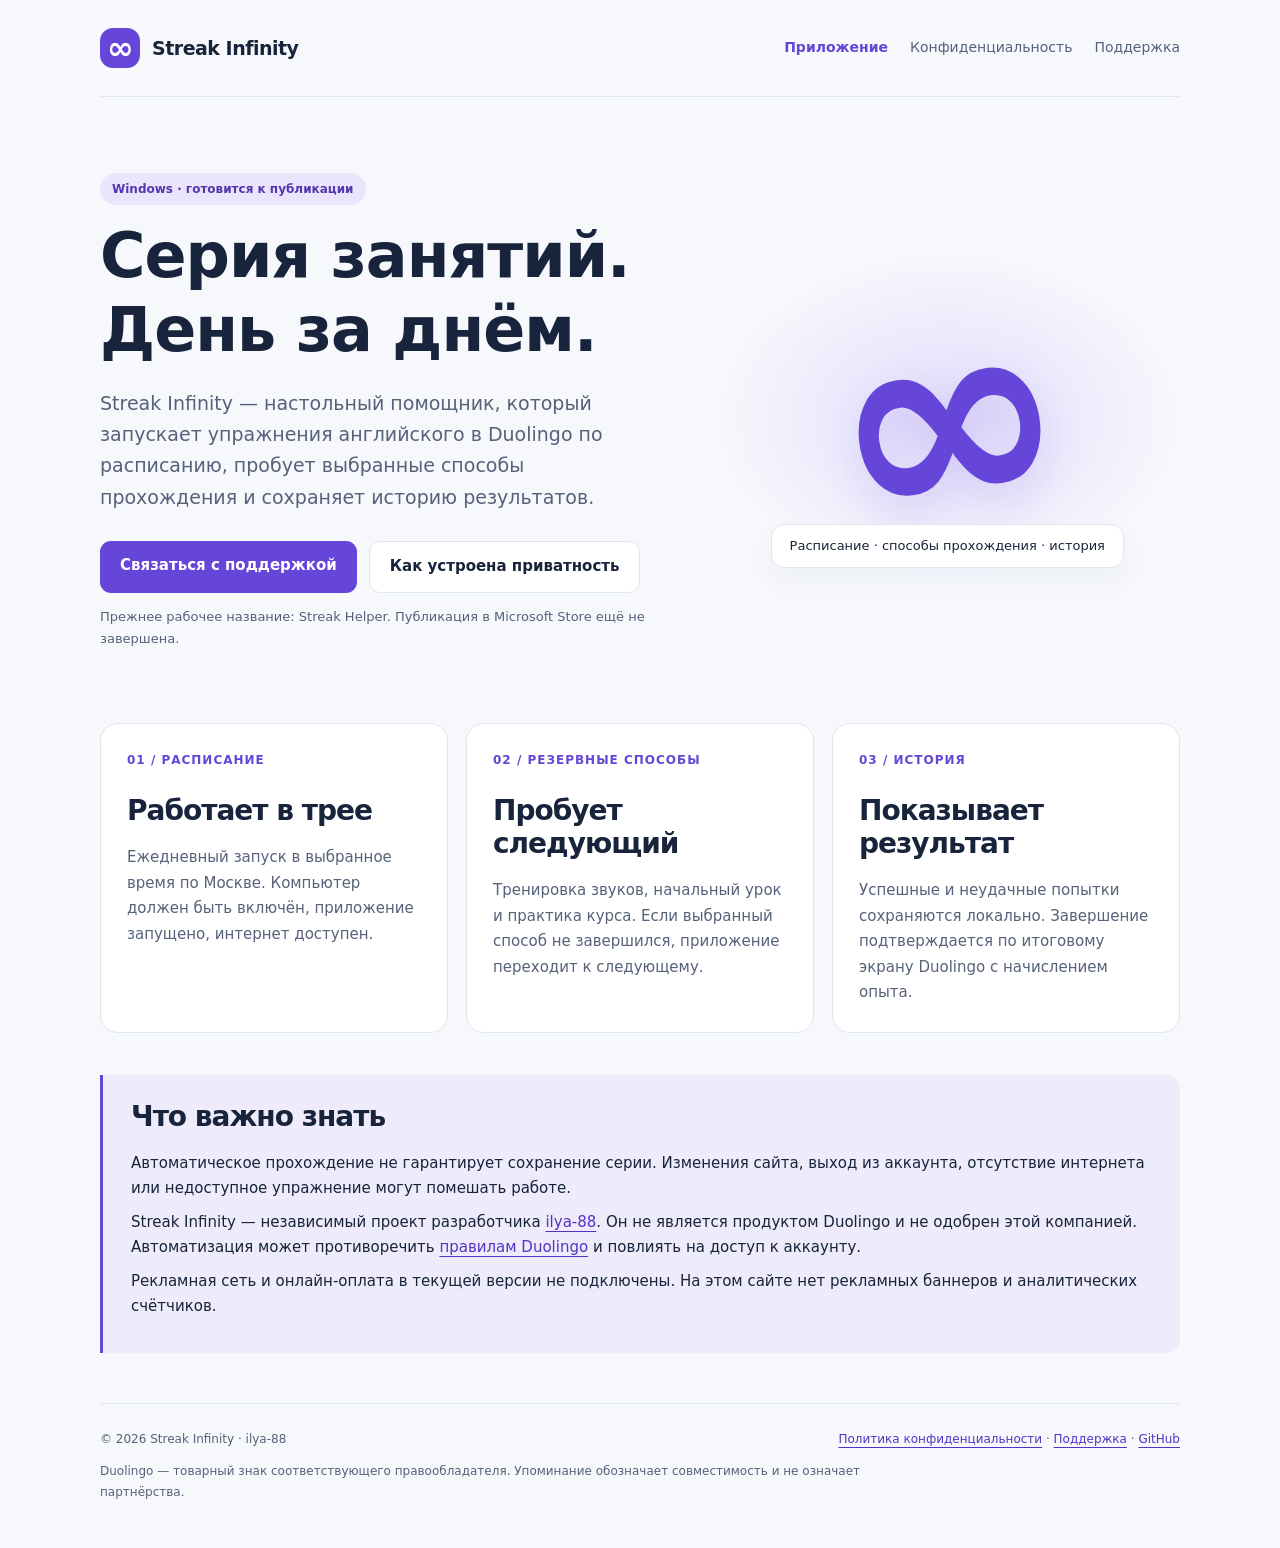
==== index.html @ b2fb6cbb "Publish Streak Infinity website, privacy policy and support" ====
<!doctype html>
<html lang="ru"><head><meta charset="utf-8"><meta name="viewport" content="width=device-width,initial-scale=1"><meta name="description" content="Streak Infinity — настольный помощник для занятий английским в Duolingo. Информация о приложении, конфиденциальность и поддержка."><meta name="theme-color" content="#6646d8"><title>Streak Infinity — помощник для ежедневных занятий</title><link rel="stylesheet" href="styles.css"></head>
<body><a class="skip" href="#main">К содержимому</a><header class="top"><a class="brand" href="./"><span class="mark" aria-hidden="true">∞</span>Streak Infinity</a><nav aria-label="Основная навигация"><a href="./" aria-current="page">Приложение</a><a href="privacy.html">Конфиденциальность</a><a href="support.html">Поддержка</a></nav></header>
<main id="main"><section class="hero"><div><span class="pill">Windows · готовится к публикации</span><h1>Серия занятий.<br>День за днём.</h1><p class="lead">Streak Infinity — настольный помощник, который запускает упражнения английского в Duolingo по расписанию, пробует выбранные способы прохождения и сохраняет историю результатов.</p><div class="actions"><a class="button" href="support.html">Связаться с поддержкой</a><a class="button secondary" href="privacy.html">Как устроена приватность</a></div><p class="small">Прежнее рабочее название: Streak Helper. Публикация в Microsoft Store ещё не завершена.</p></div><div class="art" aria-hidden="true"><span class="infinity">∞</span><span class="art-label">Расписание · способы прохождения · история</span></div></section>
<section class="grid" aria-label="Возможности"><article class="card"><span class="number">01 / РАСПИСАНИЕ</span><h2>Работает в трее</h2><p>Ежедневный запуск в выбранное время по Москве. Компьютер должен быть включён, приложение запущено, интернет доступен.</p></article><article class="card"><span class="number">02 / РЕЗЕРВНЫЕ СПОСОБЫ</span><h2>Пробует следующий</h2><p>Тренировка звуков, начальный урок и практика курса. Если выбранный способ не завершился, приложение переходит к следующему.</p></article><article class="card"><span class="number">03 / ИСТОРИЯ</span><h2>Показывает результат</h2><p>Успешные и неудачные попытки сохраняются локально. Завершение подтверждается по итоговому экрану Duolingo с начислением опыта.</p></article></section>
<section class="notice" aria-labelledby="limits"><h2 id="limits">Что важно знать</h2><p>Автоматическое прохождение не гарантирует сохранение серии. Изменения сайта, выход из аккаунта, отсутствие интернета или недоступное упражнение могут помешать работе.</p><p>Streak Infinity — независимый проект разработчика <a href="https://github.com/ilya-88">ilya-88</a>. Он не является продуктом Duolingo и не одобрен этой компанией. Автоматизация может противоречить <a href="https://www.duolingo.com/guidelines">правилам Duolingo</a> и повлиять на доступ к аккаунту.</p><p>Рекламная сеть и онлайн-оплата в текущей версии не подключены. На этом сайте нет рекламных баннеров и аналитических счётчиков.</p></section></main>
<footer><div class="footer-row"><span>© 2026 Streak Infinity · ilya-88</span><span><a href="privacy.html">Политика конфиденциальности</a> · <a href="support.html">Поддержка</a> · <a href="https://github.com/ilya-88/streak-infinity">GitHub</a></span></div><p>Duolingo — товарный знак соответствующего правообладателя. Упоминание обозначает совместимость и не означает партнёрства.</p></footer></body></html>
---- styles.css ----
:root{color-scheme:light;--ink:#17243b;--muted:#56617a;--line:#e0e6f0;--accent:#6646d8;--paper:#f6f8fc;--white:#fff}*{box-sizing:border-box}html{scroll-behavior:smooth}body{margin:0;background:var(--paper);color:var(--ink);font:17px/1.7 system-ui,-apple-system,BlinkMacSystemFont,"Segoe UI",sans-serif}a{color:#5531c6;text-underline-offset:4px}a:hover{color:#35179a}a:focus-visible,summary:focus-visible{outline:3px solid #9079e8;outline-offset:5px}header,main,footer{width:min(1080px,calc(100% - 48px));margin:auto}.top{display:flex;align-items:center;justify-content:space-between;gap:24px;padding:28px 0;border-bottom:1px solid var(--line)}.brand{display:inline-flex;align-items:center;gap:12px;color:var(--ink);font-size:19px;font-weight:750;letter-spacing:-.5px;text-decoration:none}.mark{display:inline-grid;place-items:center;width:40px;height:40px;border-radius:13px;background:var(--accent);color:white;font-size:32px;line-height:1}nav{display:flex;flex-wrap:wrap;gap:22px;font-size:14px}nav a{color:var(--muted);text-decoration:none}nav a[aria-current=page]{color:var(--accent);font-weight:700}.hero{display:grid;grid-template-columns:1.2fr 1fr;align-items:center;gap:56px;padding:76px 0 60px}.eyebrow{text-transform:uppercase;letter-spacing:2px;color:var(--accent);font-size:12px;font-weight:800}h1,h2,h3{line-height:1.18;letter-spacing:-1px}h1{font-size:clamp(36px,5vw,62px);margin:14px 0 22px}h2{font-size:28px;margin:0 0 18px}h3{font-size:20px;margin:0 0 12px;letter-spacing:-.4px}.lead{font-size:19px;color:var(--muted);line-height:1.65}.pill{display:inline-flex;padding:6px 12px;background:#eae5fc;color:#5537ad;border-radius:99px;font-size:12px;font-weight:700}.actions{display:flex;gap:12px;flex-wrap:wrap;margin:28px 0 12px}.button{display:inline-block;background:var(--accent);color:white;padding:12px 20px;border-radius:11px;text-decoration:none;font-weight:650;font-size:15px}.button:hover{background:#5133ba;color:white}.button.secondary{background:#fff;color:var(--ink);border:1px solid var(--line)}.small{font-size:13px;color:var(--muted)}.art{min-height:330px;display:flex;align-items:center;justify-content:center;position:relative;background:radial-gradient(ellipse,#e2dcfc,transparent 70%)}.infinity{font-size:clamp(160px,24vw,280px);font-weight:600;line-height:1;color:var(--accent);text-shadow:0 18px 40px #6646d82b;transform:rotate(-8deg);user-select:none}.art-label{position:absolute;bottom:15px;background:white;border:1px solid var(--line);box-shadow:0 12px 30px #24365b0a;border-radius:13px;padding:10px 18px;font-size:13px}.grid{display:grid;grid-template-columns:repeat(3,1fr);gap:18px;margin-bottom:42px}.card{background:var(--white);border:1px solid var(--line);border-radius:18px;padding:26px}.card p{color:var(--muted);font-size:15px;margin:0}.number{display:block;font-size:12px;letter-spacing:1px;color:var(--accent);margin-bottom:24px;font-weight:800}.notice{padding:25px 28px;border-left:3px solid var(--accent);background:#eeebfa;border-radius:0 14px 14px 0;margin:32px 0 50px}.notice p{margin:8px 0;font-size:15px}.document{max-width:820px;margin:52px auto 70px}.document h1{font-size:clamp(34px,5vw,46px)}.document h2{font-size:24px;margin-top:36px}.document h3{margin-top:22px}.document p,.document li{font-size:16px}.document li{margin-bottom:9px}.document ul,.document ol{padding-left:24px}.document table{width:100%;border-collapse:collapse;font-size:14px}.document th,.document td{text-align:left;border-bottom:1px solid var(--line);padding:14px 12px;vertical-align:top}.document th{background:#efedf9}.table-scroll{overflow:auto}code{background:#e9edf5;padding:2px 5px;border-radius:4px;font-size:.9em;overflow-wrap:anywhere}.toc{padding:22px 26px;background:white;border:1px solid var(--line);border-radius:14px}.toc a{display:inline-block;margin:5px 15px 5px 0;font-size:14px}details{background:white;border:1px solid var(--line);border-radius:12px;padding:18px 22px;margin:12px 0}summary{font-weight:650;cursor:pointer}footer{border-top:1px solid var(--line);padding:25px 0 34px;font-size:12px;color:var(--muted)}.footer-row{display:flex;justify-content:space-between;gap:16px;flex-wrap:wrap}footer p{max-width:820px}.contact-card{margin:28px 0;background:white;border:1px solid var(--line);border-radius:18px;padding:26px}.contact-card p{margin:8px 0}.skip{position:absolute;left:24px;top:-70px;background:white;padding:12px}.skip:focus{top:12px;z-index:2}@media(max-width:720px){header,main,footer{width:calc(100% - 32px)}.top{align-items:flex-start;flex-direction:column;gap:16px;padding:22px 0}nav{gap:18px;font-size:13px}.hero{grid-template-columns:1fr;gap:6px;padding:42px 0 24px}.art{min-height:210px}.infinity{font-size:210px}.art-label{bottom:0}.grid{grid-template-columns:1fr;margin-top:32px}.number{margin-bottom:12px}.document{margin-top:32px}.document th,.document td{padding:10px 8px}.notice{padding:18px 20px}}
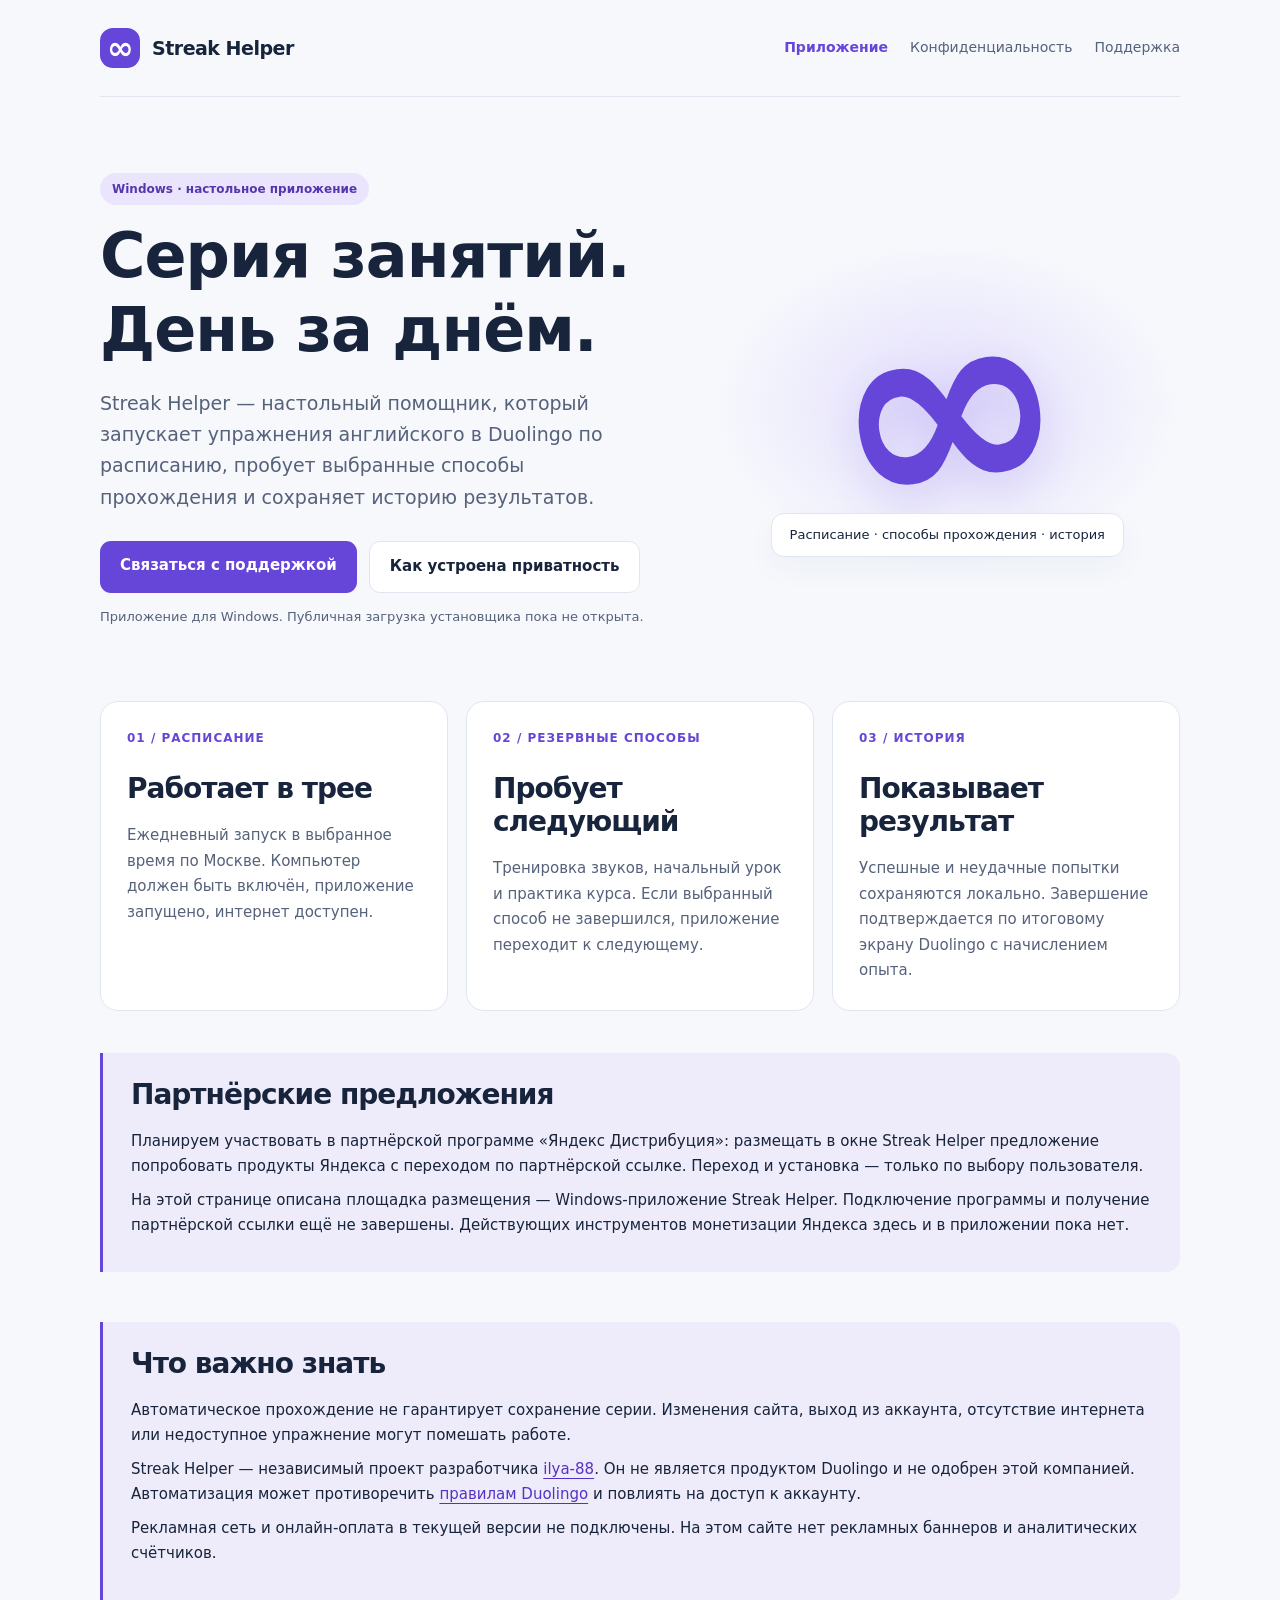
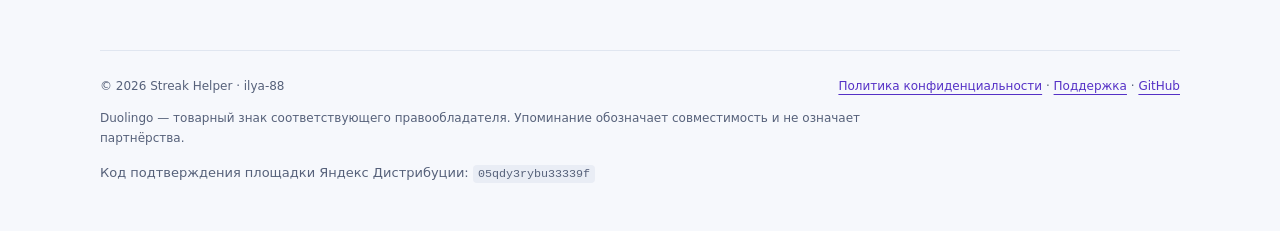
==== commit 555d5bd2: "Restore Streak Helper name and add Yandex distribution verification" ====
--- a/index.html
+++ b/index.html
@@ -1,7 +1,7 @@
 <!doctype html>
-<html lang="ru"><head><meta charset="utf-8"><meta name="viewport" content="width=device-width,initial-scale=1"><meta name="description" content="Streak Infinity — настольный помощник для занятий английским в Duolingo. Информация о приложении, конфиденциальность и поддержка."><meta name="theme-color" content="#6646d8"><title>Streak Infinity — помощник для ежедневных занятий</title><link rel="stylesheet" href="styles.css"></head>
-<body><a class="skip" href="#main">К содержимому</a><header class="top"><a class="brand" href="./"><span class="mark" aria-hidden="true">∞</span>Streak Infinity</a><nav aria-label="Основная навигация"><a href="./" aria-current="page">Приложение</a><a href="privacy.html">Конфиденциальность</a><a href="support.html">Поддержка</a></nav></header>
-<main id="main"><section class="hero"><div><span class="pill">Windows · готовится к публикации</span><h1>Серия занятий.<br>День за днём.</h1><p class="lead">Streak Infinity — настольный помощник, который запускает упражнения английского в Duolingo по расписанию, пробует выбранные способы прохождения и сохраняет историю результатов.</p><div class="actions"><a class="button" href="support.html">Связаться с поддержкой</a><a class="button secondary" href="privacy.html">Как устроена приватность</a></div><p class="small">Прежнее рабочее название: Streak Helper. Публикация в Microsoft Store ещё не завершена.</p></div><div class="art" aria-hidden="true"><span class="infinity">∞</span><span class="art-label">Расписание · способы прохождения · история</span></div></section>
+<html lang="ru"><head><meta charset="utf-8"><meta name="viewport" content="width=device-width,initial-scale=1"><meta name="description" content="Streak Helper — настольный помощник для занятий английским в Duolingo. Информация о приложении, конфиденциальность и поддержка."><meta name="theme-color" content="#6646d8"><title>Streak Helper — помощник для ежедневных занятий</title><link rel="stylesheet" href="styles.css"></head>
+<body><a class="skip" href="#main">К содержимому</a><header class="top"><a class="brand" href="./"><span class="mark" aria-hidden="true">∞</span>Streak Helper</a><nav aria-label="Основная навигация"><a href="./" aria-current="page">Приложение</a><a href="privacy.html">Конфиденциальность</a><a href="support.html">Поддержка</a></nav></header>
+<main id="main"><section class="hero"><div><span class="pill">Windows · настольное приложение</span><h1>Серия занятий.<br>День за днём.</h1><p class="lead">Streak Helper — настольный помощник, который запускает упражнения английского в Duolingo по расписанию, пробует выбранные способы прохождения и сохраняет историю результатов.</p><div class="actions"><a class="button" href="support.html">Связаться с поддержкой</a><a class="button secondary" href="privacy.html">Как устроена приватность</a></div><p class="small">Приложение для Windows. Публичная загрузка установщика пока не открыта.</p></div><div class="art" aria-hidden="true"><span class="infinity">∞</span><span class="art-label">Расписание · способы прохождения · история</span></div></section>
 <section class="grid" aria-label="Возможности"><article class="card"><span class="number">01 / РАСПИСАНИЕ</span><h2>Работает в трее</h2><p>Ежедневный запуск в выбранное время по Москве. Компьютер должен быть включён, приложение запущено, интернет доступен.</p></article><article class="card"><span class="number">02 / РЕЗЕРВНЫЕ СПОСОБЫ</span><h2>Пробует следующий</h2><p>Тренировка звуков, начальный урок и практика курса. Если выбранный способ не завершился, приложение переходит к следующему.</p></article><article class="card"><span class="number">03 / ИСТОРИЯ</span><h2>Показывает результат</h2><p>Успешные и неудачные попытки сохраняются локально. Завершение подтверждается по итоговому экрану Duolingo с начислением опыта.</p></article></section>
-<section class="notice" aria-labelledby="limits"><h2 id="limits">Что важно знать</h2><p>Автоматическое прохождение не гарантирует сохранение серии. Изменения сайта, выход из аккаунта, отсутствие интернета или недоступное упражнение могут помешать работе.</p><p>Streak Infinity — независимый проект разработчика <a href="https://github.com/ilya-88">ilya-88</a>. Он не является продуктом Duolingo и не одобрен этой компанией. Автоматизация может противоречить <a href="https://www.duolingo.com/guidelines">правилам Duolingo</a> и повлиять на доступ к аккаунту.</p><p>Рекламная сеть и онлайн-оплата в текущей версии не подключены. На этом сайте нет рекламных баннеров и аналитических счётчиков.</p></section></main>
-<footer><div class="footer-row"><span>© 2026 Streak Infinity · ilya-88</span><span><a href="privacy.html">Политика конфиденциальности</a> · <a href="support.html">Поддержка</a> · <a href="https://github.com/ilya-88/streak-infinity">GitHub</a></span></div><p>Duolingo — товарный знак соответствующего правообладателя. Упоминание обозначает совместимость и не означает партнёрства.</p></footer></body></html>
+<section class="notice" aria-labelledby="partners"><h2 id="partners">Партнёрские предложения</h2><p>Планируем участвовать в партнёрской программе «Яндекс Дистрибуция»: размещать в окне Streak Helper предложение попробовать продукты Яндекса с переходом по партнёрской ссылке. Переход и установка — только по выбору пользователя.</p><p>На этой странице описана площадка размещения — Windows-приложение Streak Helper. Подключение программы и получение партнёрской ссылки ещё не завершены. Действующих инструментов монетизации Яндекса здесь и в приложении пока нет.</p></section><section class="notice" aria-labelledby="limits"><h2 id="limits">Что важно знать</h2><p>Автоматическое прохождение не гарантирует сохранение серии. Изменения сайта, выход из аккаунта, отсутствие интернета или недоступное упражнение могут помешать работе.</p><p>Streak Helper — независимый проект разработчика <a href="https://github.com/ilya-88">ilya-88</a>. Он не является продуктом Duolingo и не одобрен этой компанией. Автоматизация может противоречить <a href="https://www.duolingo.com/guidelines">правилам Duolingo</a> и повлиять на доступ к аккаунту.</p><p>Рекламная сеть и онлайн-оплата в текущей версии не подключены. На этом сайте нет рекламных баннеров и аналитических счётчиков.</p></section></main>
+<footer><div class="footer-row"><span>© 2026 Streak Helper · ilya-88</span><span><a href="privacy.html">Политика конфиденциальности</a> · <a href="support.html">Поддержка</a> · <a href="https://github.com/ilya-88/streak-helper">GitHub</a></span></div><p>Duolingo — товарный знак соответствующего правообладателя. Упоминание обозначает совместимость и не означает партнёрства.</p><p class="small" id="yandex-distribution-verification">Код подтверждения площадки Яндекс Дистрибуции: <code>05qdy3rybu33339f</code></p></footer></body></html>
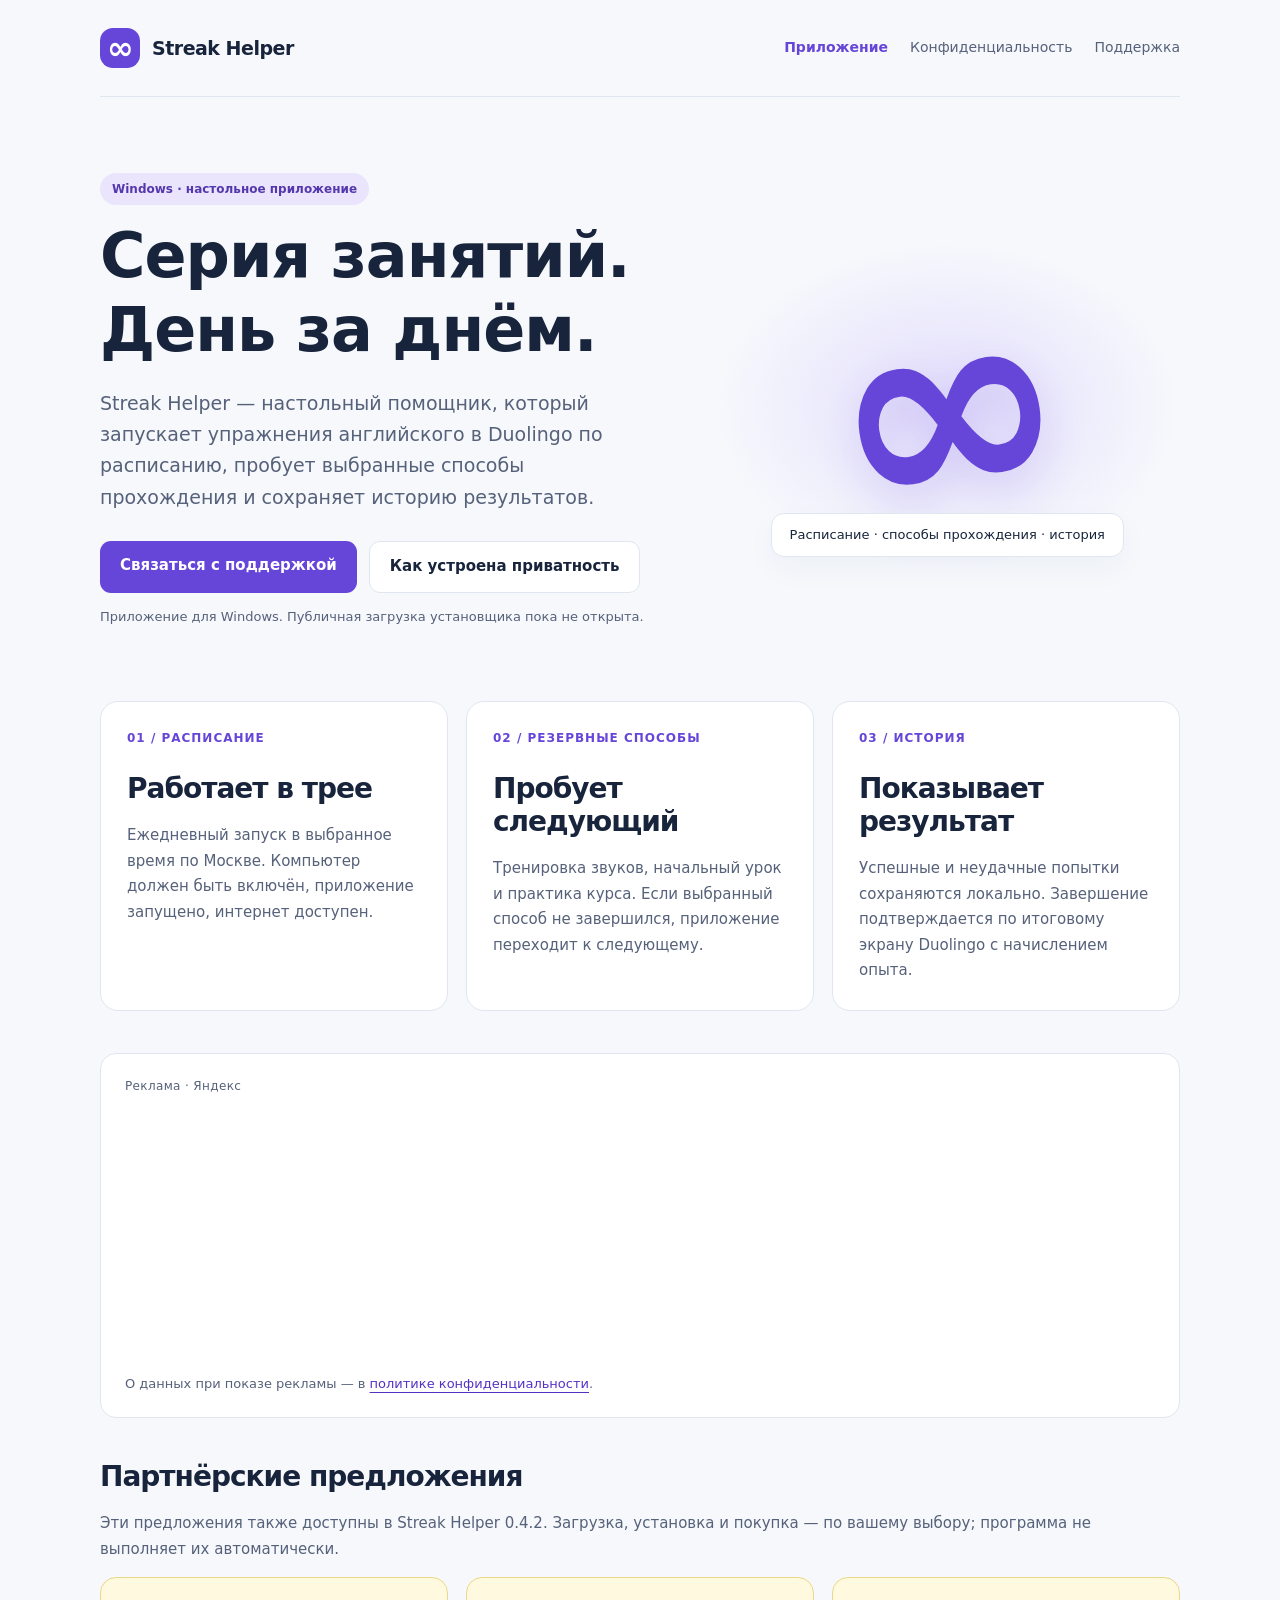
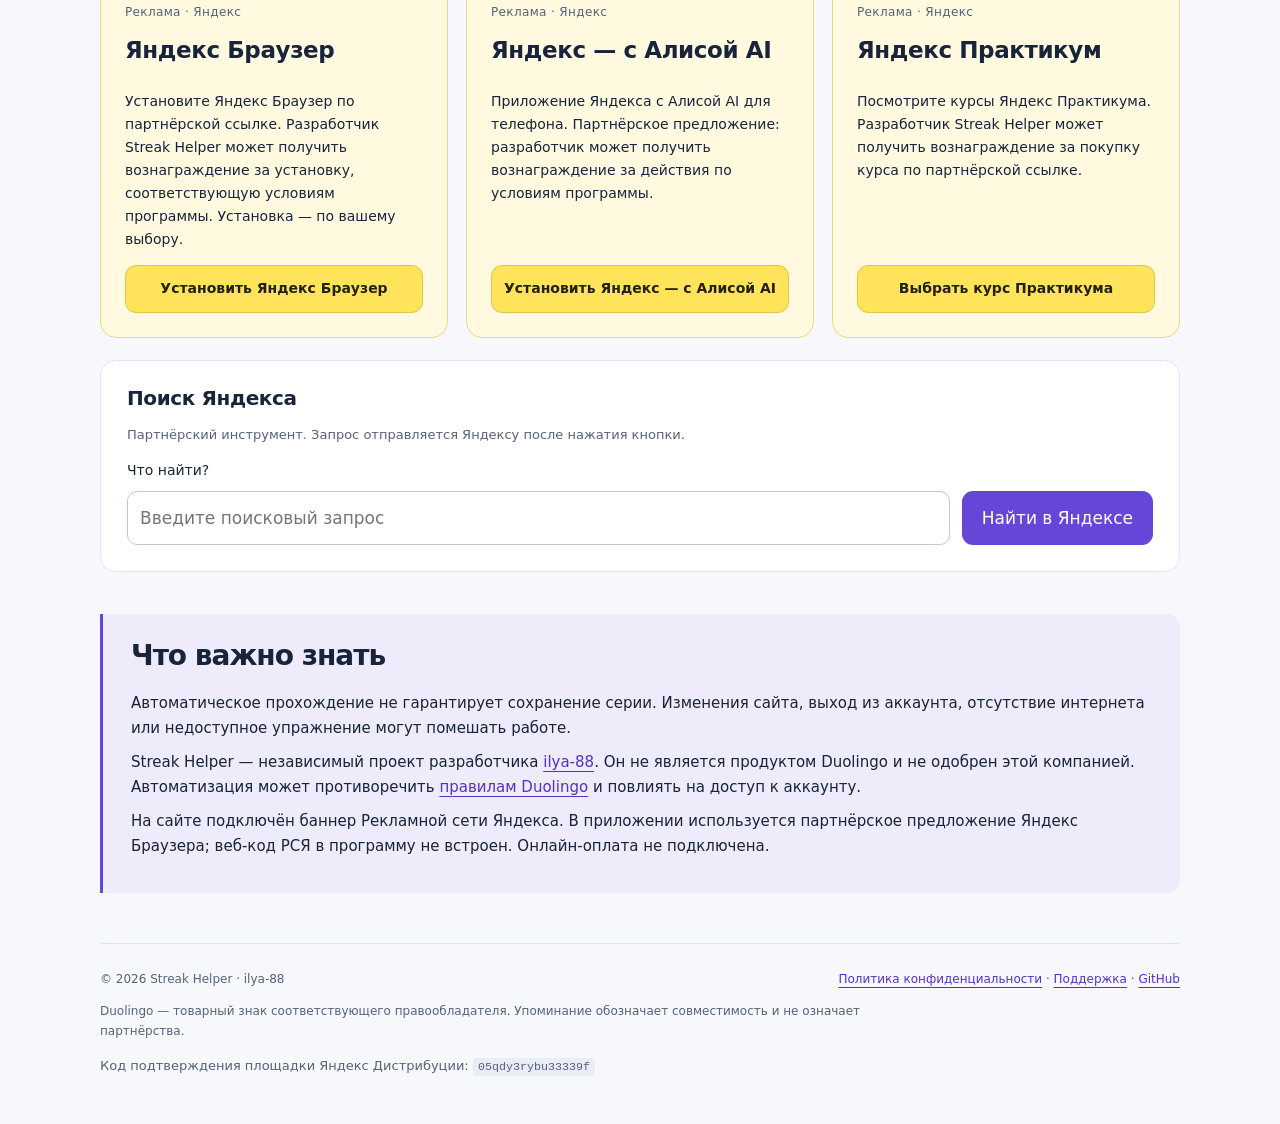
==== commit 5fcbc992: "Add Yandex ads and partner offers" ====
--- a/index.html
+++ b/index.html
@@ -1,7 +1,20 @@
 <!doctype html>
-<html lang="ru"><head><meta charset="utf-8"><meta name="viewport" content="width=device-width,initial-scale=1"><meta name="description" content="Streak Helper — настольный помощник для занятий английским в Duolingo. Информация о приложении, конфиденциальность и поддержка."><meta name="theme-color" content="#6646d8"><title>Streak Helper — помощник для ежедневных занятий</title><link rel="stylesheet" href="styles.css"></head>
+<html lang="ru"><head><meta charset="utf-8"><meta name="viewport" content="width=device-width,initial-scale=1"><meta name="description" content="Streak Helper — настольный помощник для занятий английским в Duolingo. Информация о приложении, конфиденциальность и поддержка."><meta name="theme-color" content="#6646d8"><title>Streak Helper — помощник для ежедневных занятий</title><link rel="stylesheet" href="styles.css"><!-- Yandex.RTB -->
+<script>window.yaContextCb=window.yaContextCb||[]</script>
+<script src="https://yandex.ru/ads/system/context.js" async></script>
+</head>
 <body><a class="skip" href="#main">К содержимому</a><header class="top"><a class="brand" href="./"><span class="mark" aria-hidden="true">∞</span>Streak Helper</a><nav aria-label="Основная навигация"><a href="./" aria-current="page">Приложение</a><a href="privacy.html">Конфиденциальность</a><a href="support.html">Поддержка</a></nav></header>
 <main id="main"><section class="hero"><div><span class="pill">Windows · настольное приложение</span><h1>Серия занятий.<br>День за днём.</h1><p class="lead">Streak Helper — настольный помощник, который запускает упражнения английского в Duolingo по расписанию, пробует выбранные способы прохождения и сохраняет историю результатов.</p><div class="actions"><a class="button" href="support.html">Связаться с поддержкой</a><a class="button secondary" href="privacy.html">Как устроена приватность</a></div><p class="small">Приложение для Windows. Публичная загрузка установщика пока не открыта.</p></div><div class="art" aria-hidden="true"><span class="infinity">∞</span><span class="art-label">Расписание · способы прохождения · история</span></div></section>
 <section class="grid" aria-label="Возможности"><article class="card"><span class="number">01 / РАСПИСАНИЕ</span><h2>Работает в трее</h2><p>Ежедневный запуск в выбранное время по Москве. Компьютер должен быть включён, приложение запущено, интернет доступен.</p></article><article class="card"><span class="number">02 / РЕЗЕРВНЫЕ СПОСОБЫ</span><h2>Пробует следующий</h2><p>Тренировка звуков, начальный урок и практика курса. Если выбранный способ не завершился, приложение переходит к следующему.</p></article><article class="card"><span class="number">03 / ИСТОРИЯ</span><h2>Показывает результат</h2><p>Успешные и неудачные попытки сохраняются локально. Завершение подтверждается по итоговому экрану Duolingo с начислением опыта.</p></article></section>
-<section class="notice" aria-labelledby="partners"><h2 id="partners">Партнёрские предложения</h2><p>Планируем участвовать в партнёрской программе «Яндекс Дистрибуция»: размещать в окне Streak Helper предложение попробовать продукты Яндекса с переходом по партнёрской ссылке. Переход и установка — только по выбору пользователя.</p><p>На этой странице описана площадка размещения — Windows-приложение Streak Helper. Подключение программы и получение партнёрской ссылки ещё не завершены. Действующих инструментов монетизации Яндекса здесь и в приложении пока нет.</p></section><section class="notice" aria-labelledby="limits"><h2 id="limits">Что важно знать</h2><p>Автоматическое прохождение не гарантирует сохранение серии. Изменения сайта, выход из аккаунта, отсутствие интернета или недоступное упражнение могут помешать работе.</p><p>Streak Helper — независимый проект разработчика <a href="https://github.com/ilya-88">ilya-88</a>. Он не является продуктом Duolingo и не одобрен этой компанией. Автоматизация может противоречить <a href="https://www.duolingo.com/guidelines">правилам Duolingo</a> и повлиять на доступ к аккаунту.</p><p>Рекламная сеть и онлайн-оплата в текущей версии не подключены. На этом сайте нет рекламных баннеров и аналитических счётчиков.</p></section></main>
+<section class="web-ad" aria-label="Реклама Яндекса"><p class="ad-label">Реклама · Яндекс</p><!-- Yandex.RTB R-A-20286937-1 -->
+<div id="yandex_rtb_R-A-20286937-1"></div>
+<script>
+window.yaContextCb.push(() => {
+    Ya.Context.AdvManager.render({
+        "blockId": "R-A-20286937-1",
+        "renderTo": "yandex_rtb_R-A-20286937-1"
+    })
+})
+</script><p class="small">О данных при показе рекламы — в <a href="privacy.html#ads">политике конфиденциальности</a>.</p></section>
+<section class="partner-resources" aria-labelledby="partners"><h2 id="partners">Партнёрские предложения</h2><p>Эти предложения также доступны в Streak Helper 0.4.2. Загрузка, установка и покупка — по вашему выбору; программа не выполняет их автоматически.</p><div class="partner-grid"><article class="partner-card"><span class="ad-label">Реклама · Яндекс</span><h3>Яндекс Браузер</h3><p>Установите Яндекс Браузер по партнёрской ссылке. Разработчик Streak Helper может получить вознаграждение за установку, соответствующую условиям программы. Установка — по вашему выбору.</p><a class="button partner-button" href="https://redirect.appmetrica.yandex.com/serve/966831697498830436?partner_id=831050&amp;appmetrica_js_redirect=0&amp;clid=15509027&amp;banerid=1315509028&amp;full=0" target="_blank" rel="sponsored noopener">Установить Яндекс Браузер</a></article><article class="partner-card"><span class="ad-label">Реклама · Яндекс</span><h3>Яндекс — с Алисой AI</h3><p>Приложение Яндекса с Алисой AI для телефона. Партнёрское предложение: разработчик может получить вознаграждение за действия по условиям программы.</p><a class="button partner-button" href="https://redirect.appmetrica.yandex.com/serve/1038889291100507472?clid=15509019&amp;appmetrica_js_redirect=0" target="_blank" rel="sponsored noopener">Установить Яндекс — с Алисой AI</a></article><article class="partner-card"><span class="ad-label">Реклама · Яндекс</span><h3>Яндекс Практикум</h3><p>Посмотрите курсы Яндекс Практикума. Разработчик Streak Helper может получить вознаграждение за покупку курса по партнёрской ссылке.</p><a class="button partner-button" href="https://practicum.yandex.ru/?affiliate_clid=15509032&amp;utm_source=distribution&amp;utm_medium=cpa&amp;utm_campaign=15509032" target="_blank" rel="sponsored noopener">Выбрать курс Практикума</a></article></div><div class="partner-search"><h3>Поиск Яндекса</h3><p class="small">Партнёрский инструмент. Запрос отправляется Яндексу после нажатия кнопки.</p><form action="https://ya.ru/search/" method="get" target="_blank" rel="noopener"><input type="hidden" name="clid" value="15509025"><label for="web-partner-query">Что найти?</label><div class="search-row"><input id="web-partner-query" type="search" name="text" required maxlength="250" placeholder="Введите поисковый запрос"><button class="button" type="submit">Найти в Яндексе</button></div></form></div></section><section class="notice" aria-labelledby="limits"><h2 id="limits">Что важно знать</h2><p>Автоматическое прохождение не гарантирует сохранение серии. Изменения сайта, выход из аккаунта, отсутствие интернета или недоступное упражнение могут помешать работе.</p><p>Streak Helper — независимый проект разработчика <a href="https://github.com/ilya-88">ilya-88</a>. Он не является продуктом Duolingo и не одобрен этой компанией. Автоматизация может противоречить <a href="https://www.duolingo.com/guidelines">правилам Duolingo</a> и повлиять на доступ к аккаунту.</p><p>На сайте подключён баннер Рекламной сети Яндекса. В приложении используется партнёрское предложение Яндекс Браузера; веб-код РСЯ в программу не встроен. Онлайн-оплата не подключена.</p></section></main>
 <footer><div class="footer-row"><span>© 2026 Streak Helper · ilya-88</span><span><a href="privacy.html">Политика конфиденциальности</a> · <a href="support.html">Поддержка</a> · <a href="https://github.com/ilya-88/streak-helper">GitHub</a></span></div><p>Duolingo — товарный знак соответствующего правообладателя. Упоминание обозначает совместимость и не означает партнёрства.</p><p class="small" id="yandex-distribution-verification">Код подтверждения площадки Яндекс Дистрибуции: <code>05qdy3rybu33339f</code></p></footer></body></html>
--- a/styles.css
+++ b/styles.css
@@ -1 +1,5 @@
 :root{color-scheme:light;--ink:#17243b;--muted:#56617a;--line:#e0e6f0;--accent:#6646d8;--paper:#f6f8fc;--white:#fff}*{box-sizing:border-box}html{scroll-behavior:smooth}body{margin:0;background:var(--paper);color:var(--ink);font:17px/1.7 system-ui,-apple-system,BlinkMacSystemFont,"Segoe UI",sans-serif}a{color:#5531c6;text-underline-offset:4px}a:hover{color:#35179a}a:focus-visible,summary:focus-visible{outline:3px solid #9079e8;outline-offset:5px}header,main,footer{width:min(1080px,calc(100% - 48px));margin:auto}.top{display:flex;align-items:center;justify-content:space-between;gap:24px;padding:28px 0;border-bottom:1px solid var(--line)}.brand{display:inline-flex;align-items:center;gap:12px;color:var(--ink);font-size:19px;font-weight:750;letter-spacing:-.5px;text-decoration:none}.mark{display:inline-grid;place-items:center;width:40px;height:40px;border-radius:13px;background:var(--accent);color:white;font-size:32px;line-height:1}nav{display:flex;flex-wrap:wrap;gap:22px;font-size:14px}nav a{color:var(--muted);text-decoration:none}nav a[aria-current=page]{color:var(--accent);font-weight:700}.hero{display:grid;grid-template-columns:1.2fr 1fr;align-items:center;gap:56px;padding:76px 0 60px}.eyebrow{text-transform:uppercase;letter-spacing:2px;color:var(--accent);font-size:12px;font-weight:800}h1,h2,h3{line-height:1.18;letter-spacing:-1px}h1{font-size:clamp(36px,5vw,62px);margin:14px 0 22px}h2{font-size:28px;margin:0 0 18px}h3{font-size:20px;margin:0 0 12px;letter-spacing:-.4px}.lead{font-size:19px;color:var(--muted);line-height:1.65}.pill{display:inline-flex;padding:6px 12px;background:#eae5fc;color:#5537ad;border-radius:99px;font-size:12px;font-weight:700}.actions{display:flex;gap:12px;flex-wrap:wrap;margin:28px 0 12px}.button{display:inline-block;background:var(--accent);color:white;padding:12px 20px;border-radius:11px;text-decoration:none;font-weight:650;font-size:15px}.button:hover{background:#5133ba;color:white}.button.secondary{background:#fff;color:var(--ink);border:1px solid var(--line)}.small{font-size:13px;color:var(--muted)}.art{min-height:330px;display:flex;align-items:center;justify-content:center;position:relative;background:radial-gradient(ellipse,#e2dcfc,transparent 70%)}.infinity{font-size:clamp(160px,24vw,280px);font-weight:600;line-height:1;color:var(--accent);text-shadow:0 18px 40px #6646d82b;transform:rotate(-8deg);user-select:none}.art-label{position:absolute;bottom:15px;background:white;border:1px solid var(--line);box-shadow:0 12px 30px #24365b0a;border-radius:13px;padding:10px 18px;font-size:13px}.grid{display:grid;grid-template-columns:repeat(3,1fr);gap:18px;margin-bottom:42px}.card{background:var(--white);border:1px solid var(--line);border-radius:18px;padding:26px}.card p{color:var(--muted);font-size:15px;margin:0}.number{display:block;font-size:12px;letter-spacing:1px;color:var(--accent);margin-bottom:24px;font-weight:800}.notice{padding:25px 28px;border-left:3px solid var(--accent);background:#eeebfa;border-radius:0 14px 14px 0;margin:32px 0 50px}.notice p{margin:8px 0;font-size:15px}.document{max-width:820px;margin:52px auto 70px}.document h1{font-size:clamp(34px,5vw,46px)}.document h2{font-size:24px;margin-top:36px}.document h3{margin-top:22px}.document p,.document li{font-size:16px}.document li{margin-bottom:9px}.document ul,.document ol{padding-left:24px}.document table{width:100%;border-collapse:collapse;font-size:14px}.document th,.document td{text-align:left;border-bottom:1px solid var(--line);padding:14px 12px;vertical-align:top}.document th{background:#efedf9}.table-scroll{overflow:auto}code{background:#e9edf5;padding:2px 5px;border-radius:4px;font-size:.9em;overflow-wrap:anywhere}.toc{padding:22px 26px;background:white;border:1px solid var(--line);border-radius:14px}.toc a{display:inline-block;margin:5px 15px 5px 0;font-size:14px}details{background:white;border:1px solid var(--line);border-radius:12px;padding:18px 22px;margin:12px 0}summary{font-weight:650;cursor:pointer}footer{border-top:1px solid var(--line);padding:25px 0 34px;font-size:12px;color:var(--muted)}.footer-row{display:flex;justify-content:space-between;gap:16px;flex-wrap:wrap}footer p{max-width:820px}.contact-card{margin:28px 0;background:white;border:1px solid var(--line);border-radius:18px;padding:26px}.contact-card p{margin:8px 0}.skip{position:absolute;left:24px;top:-70px;background:white;padding:12px}.skip:focus{top:12px;z-index:2}@media(max-width:720px){header,main,footer{width:calc(100% - 32px)}.top{align-items:flex-start;flex-direction:column;gap:16px;padding:22px 0}nav{gap:18px;font-size:13px}.hero{grid-template-columns:1fr;gap:6px;padding:42px 0 24px}.art{min-height:210px}.infinity{font-size:210px}.art-label{bottom:0}.grid{grid-template-columns:1fr;margin-top:32px}.number{margin-bottom:12px}.document{margin-top:32px}.document th,.document td{padding:10px 8px}.notice{padding:18px 20px}}
+
+.web-ad{padding:22px 24px;margin:36px 0;background:#fff;border:1px solid var(--line);border-radius:16px}.ad-label{display:block;margin:0 0 14px;color:var(--muted);font-size:12px;letter-spacing:.03em}.web-ad>div{min-height:250px;width:100%;overflow:hidden}.web-ad .small{margin-bottom:0}.partner-card{background:#fff9df;border:1px solid #e9d888;border-radius:16px;padding:28px;margin:36px 0}.partner-card p{max-width:760px}.partner-button{background:#ffe35a;color:#242015;border:1px solid #dfc64b}.partner-button:hover{background:#ffeb88;color:#242015}@media(max-width:720px){.web-ad,.partner-card{padding:20px}.web-ad>div{min-height:250px}}
+
+.partner-resources{margin:42px 0}.partner-resources>p{color:var(--muted);font-size:15px}.partner-grid{display:grid;grid-template-columns:repeat(3,minmax(0,1fr));gap:18px}.partner-grid .partner-card{display:flex;flex-direction:column;margin:0;padding:24px}.partner-card h3{font-size:23px}.partner-card p{font-size:14px;line-height:1.65;flex:1}.partner-card .button{text-align:center;font-size:14px;padding:11px 12px}.partner-search{padding:26px;background:#fff;border:1px solid var(--line);border-radius:16px;margin-top:22px}.partner-search label{display:block;margin-bottom:8px;font-size:14px}.search-row{display:flex;gap:12px}.search-row input{flex:1;min-width:100px;border:1px solid #bfc8d8;border-radius:10px;padding:12px;font:inherit}.search-row button{font:inherit;border:0;cursor:pointer}@media(max-width:850px){.partner-grid{grid-template-columns:1fr}.search-row{flex-direction:column}.partner-grid .partner-card{padding:22px}}
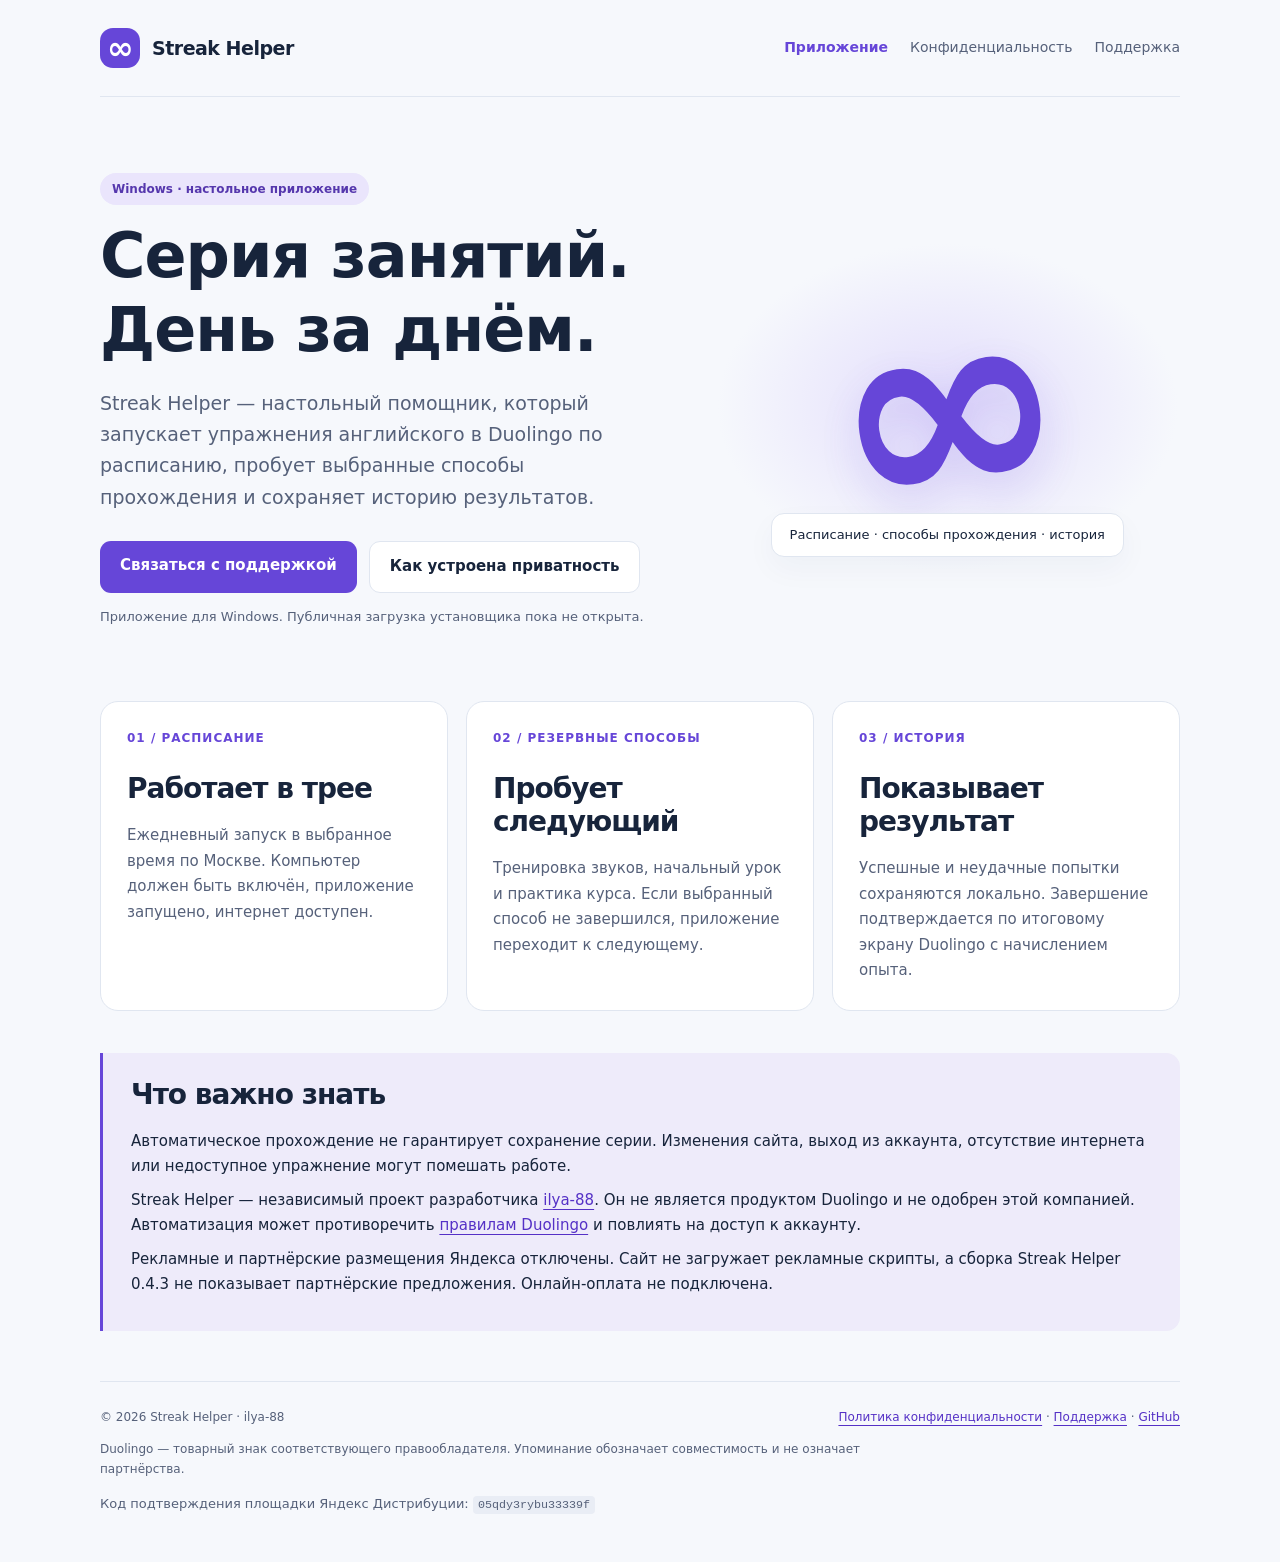
==== commit ea1f8d06: "Remove unrequested website advertising" ====
--- a/index.html
+++ b/index.html
@@ -1,20 +1,7 @@
 <!doctype html>
-<html lang="ru"><head><meta charset="utf-8"><meta name="viewport" content="width=device-width,initial-scale=1"><meta name="description" content="Streak Helper — настольный помощник для занятий английским в Duolingo. Информация о приложении, конфиденциальность и поддержка."><meta name="theme-color" content="#6646d8"><title>Streak Helper — помощник для ежедневных занятий</title><link rel="stylesheet" href="styles.css"><!-- Yandex.RTB -->
-<script>window.yaContextCb=window.yaContextCb||[]</script>
-<script src="https://yandex.ru/ads/system/context.js" async></script>
-</head>
+<html lang="ru"><head><meta charset="utf-8"><meta name="viewport" content="width=device-width,initial-scale=1"><meta name="description" content="Streak Helper — настольный помощник для занятий английским в Duolingo. Информация о приложении, конфиденциальность и поддержка."><meta name="theme-color" content="#6646d8"><title>Streak Helper — помощник для ежедневных занятий</title><link rel="stylesheet" href="styles.css"></head>
 <body><a class="skip" href="#main">К содержимому</a><header class="top"><a class="brand" href="./"><span class="mark" aria-hidden="true">∞</span>Streak Helper</a><nav aria-label="Основная навигация"><a href="./" aria-current="page">Приложение</a><a href="privacy.html">Конфиденциальность</a><a href="support.html">Поддержка</a></nav></header>
 <main id="main"><section class="hero"><div><span class="pill">Windows · настольное приложение</span><h1>Серия занятий.<br>День за днём.</h1><p class="lead">Streak Helper — настольный помощник, который запускает упражнения английского в Duolingo по расписанию, пробует выбранные способы прохождения и сохраняет историю результатов.</p><div class="actions"><a class="button" href="support.html">Связаться с поддержкой</a><a class="button secondary" href="privacy.html">Как устроена приватность</a></div><p class="small">Приложение для Windows. Публичная загрузка установщика пока не открыта.</p></div><div class="art" aria-hidden="true"><span class="infinity">∞</span><span class="art-label">Расписание · способы прохождения · история</span></div></section>
 <section class="grid" aria-label="Возможности"><article class="card"><span class="number">01 / РАСПИСАНИЕ</span><h2>Работает в трее</h2><p>Ежедневный запуск в выбранное время по Москве. Компьютер должен быть включён, приложение запущено, интернет доступен.</p></article><article class="card"><span class="number">02 / РЕЗЕРВНЫЕ СПОСОБЫ</span><h2>Пробует следующий</h2><p>Тренировка звуков, начальный урок и практика курса. Если выбранный способ не завершился, приложение переходит к следующему.</p></article><article class="card"><span class="number">03 / ИСТОРИЯ</span><h2>Показывает результат</h2><p>Успешные и неудачные попытки сохраняются локально. Завершение подтверждается по итоговому экрану Duolingo с начислением опыта.</p></article></section>
-<section class="web-ad" aria-label="Реклама Яндекса"><p class="ad-label">Реклама · Яндекс</p><!-- Yandex.RTB R-A-20286937-1 -->
-<div id="yandex_rtb_R-A-20286937-1"></div>
-<script>
-window.yaContextCb.push(() => {
-    Ya.Context.AdvManager.render({
-        "blockId": "R-A-20286937-1",
-        "renderTo": "yandex_rtb_R-A-20286937-1"
-    })
-})
-</script><p class="small">О данных при показе рекламы — в <a href="privacy.html#ads">политике конфиденциальности</a>.</p></section>
-<section class="partner-resources" aria-labelledby="partners"><h2 id="partners">Партнёрские предложения</h2><p>Эти предложения также доступны в Streak Helper 0.4.2. Загрузка, установка и покупка — по вашему выбору; программа не выполняет их автоматически.</p><div class="partner-grid"><article class="partner-card"><span class="ad-label">Реклама · Яндекс</span><h3>Яндекс Браузер</h3><p>Установите Яндекс Браузер по партнёрской ссылке. Разработчик Streak Helper может получить вознаграждение за установку, соответствующую условиям программы. Установка — по вашему выбору.</p><a class="button partner-button" href="https://redirect.appmetrica.yandex.com/serve/966831697498830436?partner_id=831050&amp;appmetrica_js_redirect=0&amp;clid=15509027&amp;banerid=1315509028&amp;full=0" target="_blank" rel="sponsored noopener">Установить Яндекс Браузер</a></article><article class="partner-card"><span class="ad-label">Реклама · Яндекс</span><h3>Яндекс — с Алисой AI</h3><p>Приложение Яндекса с Алисой AI для телефона. Партнёрское предложение: разработчик может получить вознаграждение за действия по условиям программы.</p><a class="button partner-button" href="https://redirect.appmetrica.yandex.com/serve/1038889291100507472?clid=15509019&amp;appmetrica_js_redirect=0" target="_blank" rel="sponsored noopener">Установить Яндекс — с Алисой AI</a></article><article class="partner-card"><span class="ad-label">Реклама · Яндекс</span><h3>Яндекс Практикум</h3><p>Посмотрите курсы Яндекс Практикума. Разработчик Streak Helper может получить вознаграждение за покупку курса по партнёрской ссылке.</p><a class="button partner-button" href="https://practicum.yandex.ru/?affiliate_clid=15509032&amp;utm_source=distribution&amp;utm_medium=cpa&amp;utm_campaign=15509032" target="_blank" rel="sponsored noopener">Выбрать курс Практикума</a></article></div><div class="partner-search"><h3>Поиск Яндекса</h3><p class="small">Партнёрский инструмент. Запрос отправляется Яндексу после нажатия кнопки.</p><form action="https://ya.ru/search/" method="get" target="_blank" rel="noopener"><input type="hidden" name="clid" value="15509025"><label for="web-partner-query">Что найти?</label><div class="search-row"><input id="web-partner-query" type="search" name="text" required maxlength="250" placeholder="Введите поисковый запрос"><button class="button" type="submit">Найти в Яндексе</button></div></form></div></section><section class="notice" aria-labelledby="limits"><h2 id="limits">Что важно знать</h2><p>Автоматическое прохождение не гарантирует сохранение серии. Изменения сайта, выход из аккаунта, отсутствие интернета или недоступное упражнение могут помешать работе.</p><p>Streak Helper — независимый проект разработчика <a href="https://github.com/ilya-88">ilya-88</a>. Он не является продуктом Duolingo и не одобрен этой компанией. Автоматизация может противоречить <a href="https://www.duolingo.com/guidelines">правилам Duolingo</a> и повлиять на доступ к аккаунту.</p><p>На сайте подключён баннер Рекламной сети Яндекса. В приложении используется партнёрское предложение Яндекс Браузера; веб-код РСЯ в программу не встроен. Онлайн-оплата не подключена.</p></section></main>
+<section class="notice" aria-labelledby="limits"><h2 id="limits">Что важно знать</h2><p>Автоматическое прохождение не гарантирует сохранение серии. Изменения сайта, выход из аккаунта, отсутствие интернета или недоступное упражнение могут помешать работе.</p><p>Streak Helper — независимый проект разработчика <a href="https://github.com/ilya-88">ilya-88</a>. Он не является продуктом Duolingo и не одобрен этой компанией. Автоматизация может противоречить <a href="https://www.duolingo.com/guidelines">правилам Duolingo</a> и повлиять на доступ к аккаунту.</p><p>Рекламные и партнёрские размещения Яндекса отключены. Сайт не загружает рекламные скрипты, а сборка Streak Helper 0.4.3 не показывает партнёрские предложения. Онлайн-оплата не подключена.</p></section></main>
 <footer><div class="footer-row"><span>© 2026 Streak Helper · ilya-88</span><span><a href="privacy.html">Политика конфиденциальности</a> · <a href="support.html">Поддержка</a> · <a href="https://github.com/ilya-88/streak-helper">GitHub</a></span></div><p>Duolingo — товарный знак соответствующего правообладателя. Упоминание обозначает совместимость и не означает партнёрства.</p><p class="small" id="yandex-distribution-verification">Код подтверждения площадки Яндекс Дистрибуции: <code>05qdy3rybu33339f</code></p></footer></body></html>
